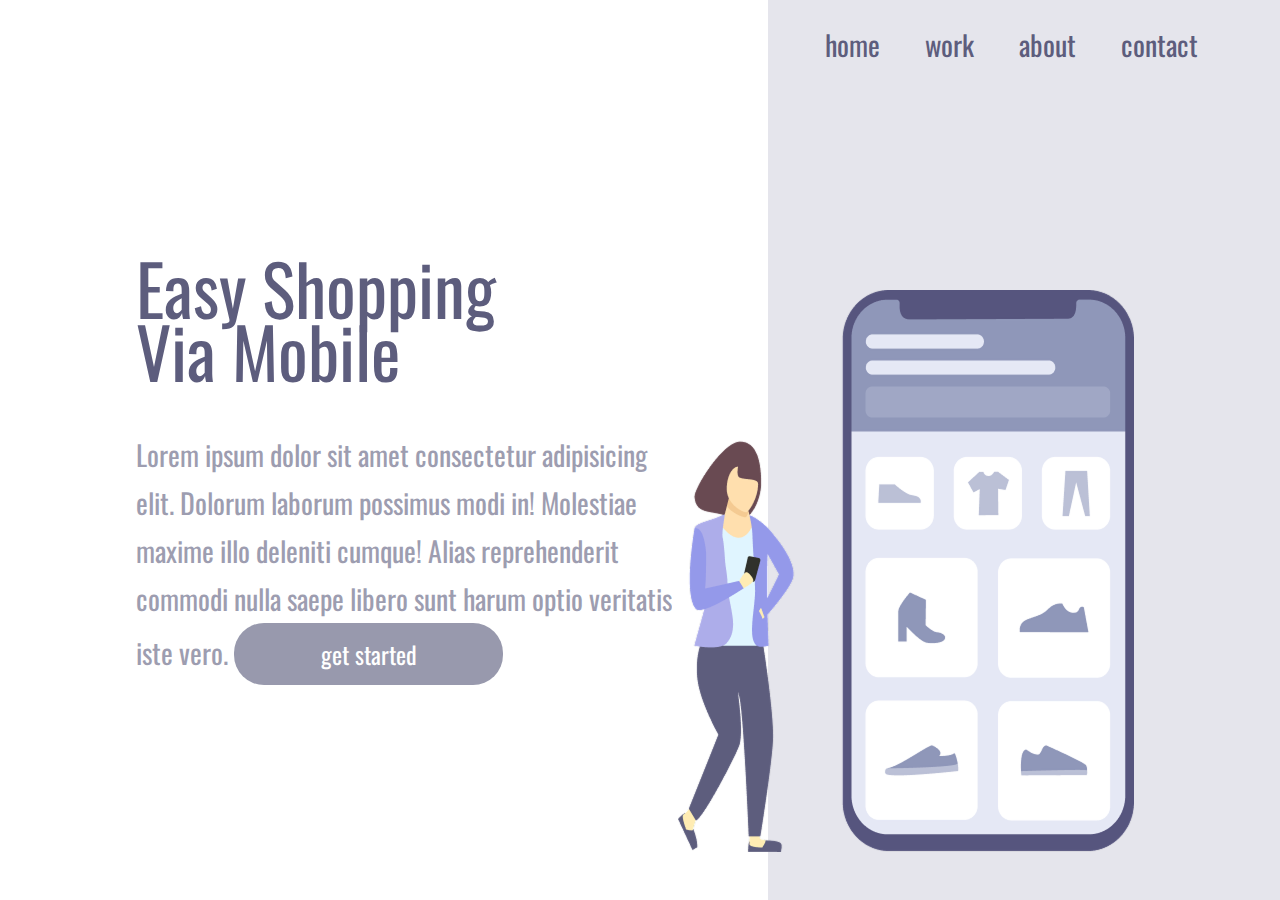
==== index.html @ 53dc4439 "primeiro commit-projeto responsividade" ====
<!DOCTYPE html></html>
<html lang="pt-br">

<head>
    <meta charset="UTF-8">
    <meta name="viewport" content="width=device-width, initial-scale=1.0">
    <link rel="stylesheet" href="styles.css">
    <link rel="preconnect" href="https://fonts.googleapis.com">
    <link rel="preconnect" href="https://fonts.gstatic.com" crossorigin>
    <link
        href="https://fonts.googleapis.com/css2?family=Montserrat:ital,wght@0,100..900;1,100..900&family=Oswald:wght@200..700&family=Poppins:ital,wght@0,100;0,200;0,300;0,400;0,500;0,600;0,700;0,800;0,900;1,100;1,200;1,300;1,400;1,500;1,600;1,700;1,800;1,900&display=swap"
        rel="stylesheet">
    <title>css projeto </title>
</head>

<body>
    <div class="wrapper" >
    <section class="container-left">

        <h1>Easy Shopping Via Mobile</h1>
        <p>Lorem ipsum dolor sit amet consectetur adipisicing elit. Dolorum laborum possimus modi in! Molestiae maxime
            illo
            deleniti cumque! Alias reprehenderit commodi nulla saepe libero sunt harum optio veritatis iste vero.
            <button>get started</button>
    </section>

    <section class="container-right">


        <header>


            <a>home</a>
            <a>work</a>
            <a>about</a>
            <a>contact</a>

        </header>
        <img alt="girl.png" src="./img/girl.png">

    </section>
</div>

</body>





<html>
---- styles.css ----
* {
    margin: 0;
    padding: 0;
    box-sizing: border-box;
    font-family: "oswald", sans-serif;
    font-weight: 400;
    color: #5d5d7d;

}

.wrapper {
    height: 100vh;
    width: 100vw;


}

.container-left {

    display: inline-block;
    width: 60%;
    padding-left: 136px;
    margin-top: 20%;
}


.container-right {
    display: inline-block;
    background-color: rgba(93, 93, 139, 0.16);
    height: 100vh;
    width: 40%;
    position: absolute;

}

img {
    position: relative;
    top: 25%;
    right: 90px;


}

h1 {
    width: 368px;
    height: 160px;
    font-size: 70px;
    line-height: 90%;
}

p {
    width: 540px;
    height: 200px;
    font-size: 28px;
    line-height: 171%;
    margin: 15px 0;
    opacity: 0.6;

}

button {
    font-size: 24px;
    line-height: 36px;
    text-align: center;
    color: #ffffff;
    border: none;
    border-radius: 30px;
    width: 269px;
    height: 62px;
    background: #545777;
    cursor: pointer;
}

button :hover {
    opacity: .8;

}

button :active {
    opacity: .5;
}


a {
    font-size: 28px;
    line-height: 41px;
    margin-right: 41px;
    cursor: pointer;
}

a :hover {
    opacity: 0.4;

}

a:active {
    opacity: 0.8;
}

header {
    margin: 24px 0 0 57px;
}

@media screen end.(max-width: 900px) {

 .container-left {
        width: 100%;
        height: 50%;
        padding: 0;
        margin: 0;

    }

    .container-right {

        display: block;
        height: 100%;
        width: auto;
        position: static;
        max-width: 90%;
        padding: 40px;

    }

    img {
        position: static;
        max-width: 90%;

    }

    header {

        display: none;

    }

    h1 {
        font-size: 36px;
        line-height: 52px;
        margin: 58px 50px 0 58px;
        text-align: center;
    }

    p {
        margin: 15px 40px;
        width: auto;
        text-align: center;
        font-size: 14px;
        line-height: 24px;

    }

    button {
        margin: 0 auto;
        display: block;

    }
}
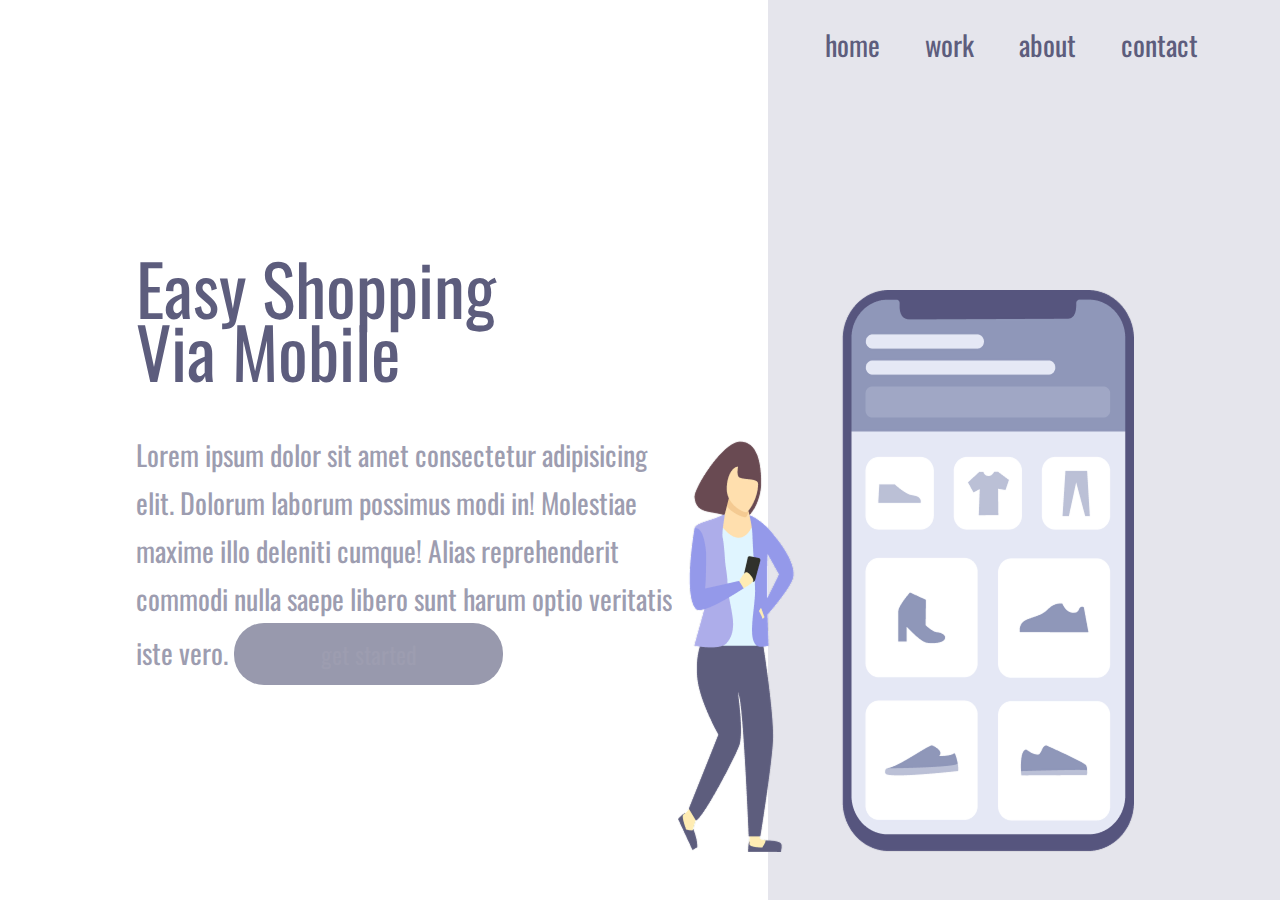
==== commit f314fadc: "auteracao do texto index.html" ====
--- a/index.html
+++ b/index.html
@@ -10,7 +10,7 @@
     <link
         href="https://fonts.googleapis.com/css2?family=Montserrat:ital,wght@0,100..900;1,100..900&family=Oswald:wght@200..700&family=Poppins:ital,wght@0,100;0,200;0,300;0,400;0,500;0,600;0,700;0,800;0,900;1,100;1,200;1,300;1,400;1,500;1,600;1,700;1,800;1,900&display=swap"
         rel="stylesheet">
-    <title>css projeto </title>
+    <title>css-projeto </title>
 </head>
 
 <body>
--- a/styles.css
+++ b/styles.css
@@ -62,7 +62,7 @@
     font-size: 24px;
     line-height: 36px;
     text-align: center;
-    color: #ffffff;
+    color: #fffff;
     border: none;
     border-radius: 30px;
     width: 269px;
@@ -89,12 +89,12 @@
 }
 
 a :hover {
-    opacity: 0.4;
+    opacity: .4;
 
 }
 
 a:active {
-    opacity: 0.8;
+    opacity: .8;
 }
 
 header {
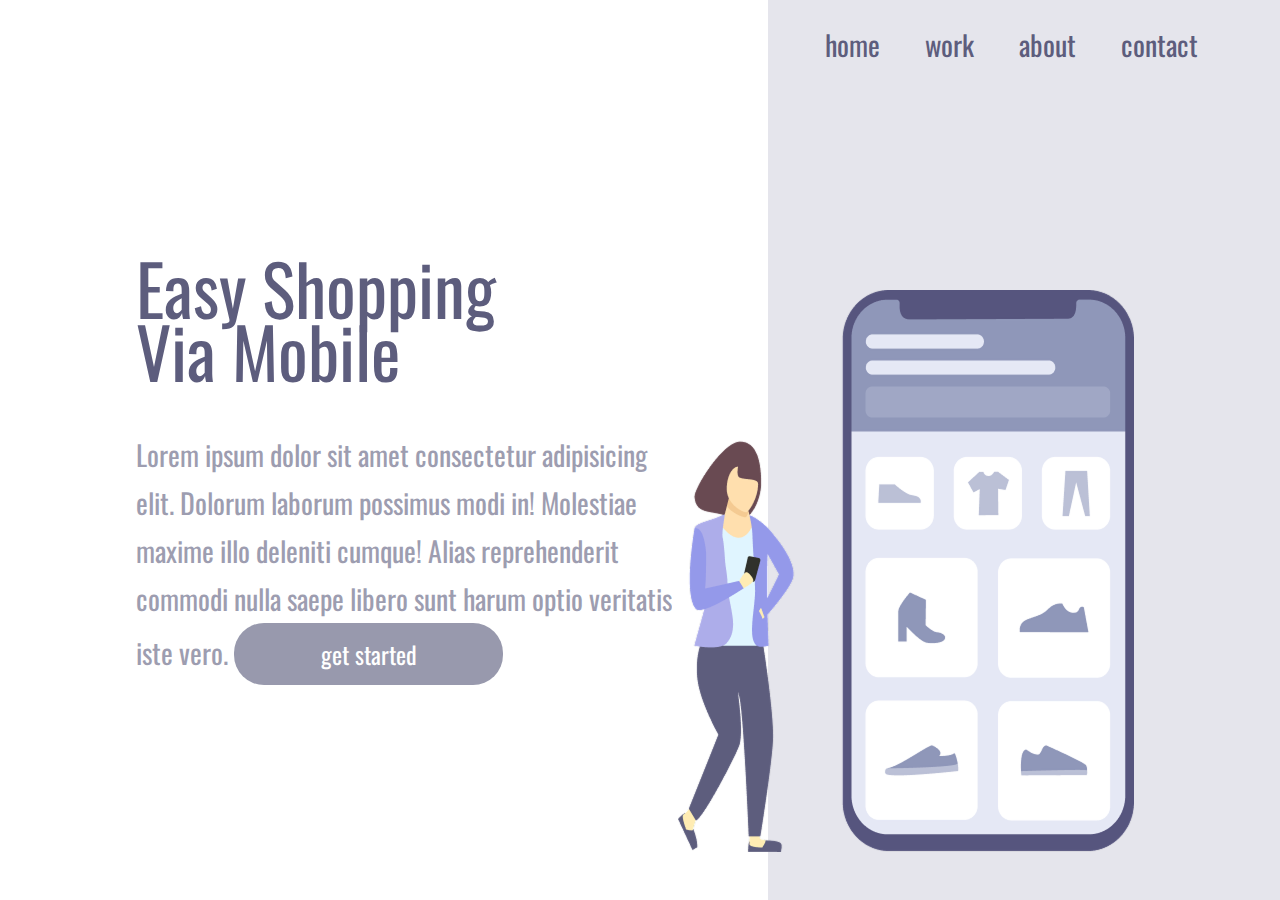
==== commit 2da8f6c4: "Merge branch 'main' of https://github.com/jaixs-crypto/primeiro-projeto-responsivo" ====
--- a/index.html
+++ b/index.html
@@ -10,7 +10,7 @@
     <link
         href="https://fonts.googleapis.com/css2?family=Montserrat:ital,wght@0,100..900;1,100..900&family=Oswald:wght@200..700&family=Poppins:ital,wght@0,100;0,200;0,300;0,400;0,500;0,600;0,700;0,800;0,900;1,100;1,200;1,300;1,400;1,500;1,600;1,700;1,800;1,900&display=swap"
         rel="stylesheet">
-    <title>css-projeto </title>
+    <title><css-develope></css-jai-merge></title>
 </head>
 
 <body>
--- a/styles.css
+++ b/styles.css
@@ -62,7 +62,7 @@
     font-size: 24px;
     line-height: 36px;
     text-align: center;
-    color: #fffff;
+    color: #ffffff;
     border: none;
     border-radius: 30px;
     width: 269px;
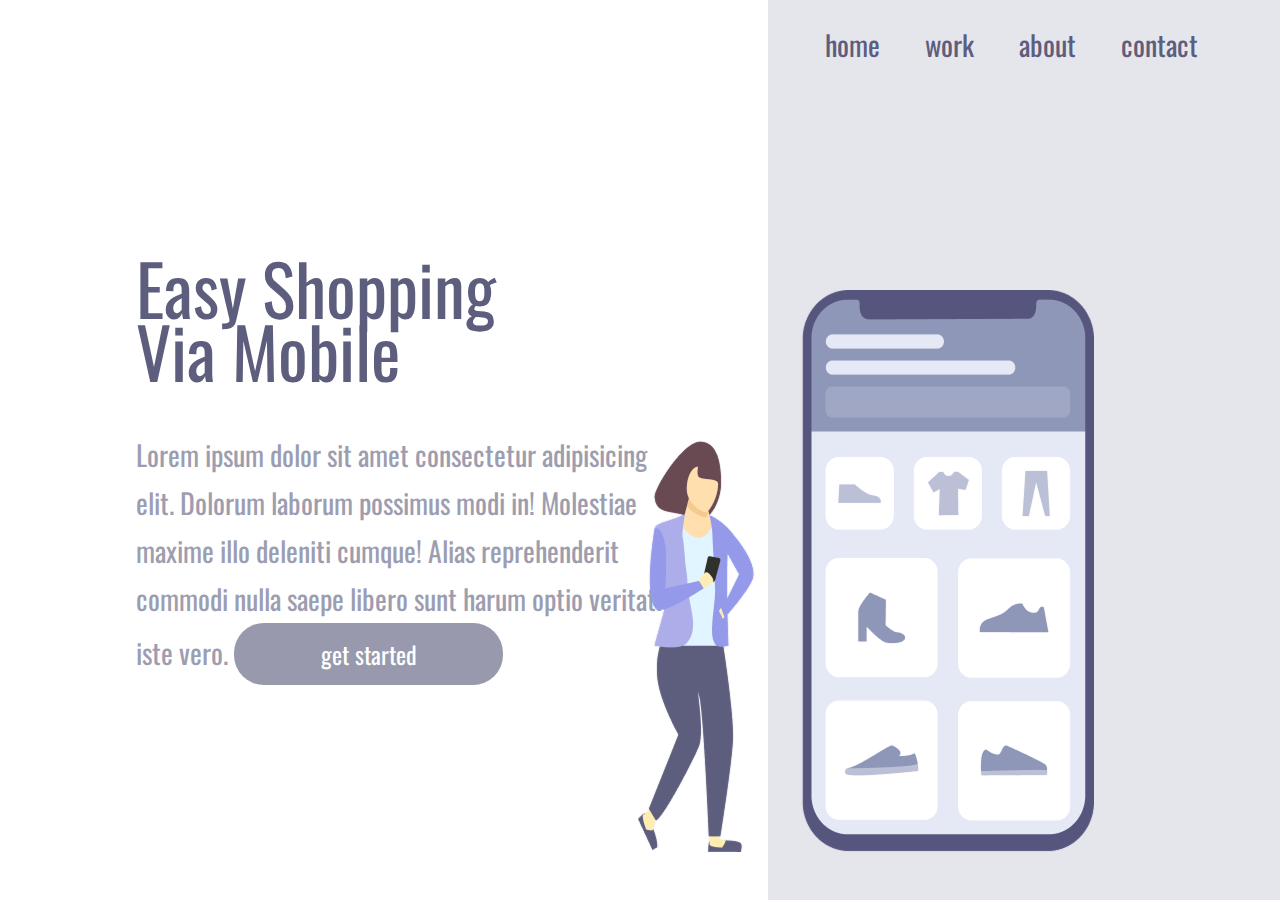
==== commit d7ca2895: "auteracao html" ====
--- a/index.html
+++ b/index.html
@@ -1,4 +1,3 @@
-<!DOCTYPE html></html>
 <html lang="pt-br">
 
 <head>
@@ -10,7 +9,7 @@
     <link
         href="https://fonts.googleapis.com/css2?family=Montserrat:ital,wght@0,100..900;1,100..900&family=Oswald:wght@200..700&family=Poppins:ital,wght@0,100;0,200;0,300;0,400;0,500;0,600;0,700;0,800;0,900;1,100;1,200;1,300;1,400;1,500;1,600;1,700;1,800;1,900&display=swap"
         rel="stylesheet">
-    <title><css-develope></css-jai-merge></title>
+    <title>css-projeto </title>
 </head>
 
 <body>
@@ -47,6 +46,4 @@
 
 
 
-<html>
-
-
+<html>--- a/styles.css
+++ b/styles.css
@@ -24,6 +24,9 @@
 }
 
 
+
+
+
 .container-right {
     display: inline-block;
     background-color: rgba(93, 93, 139, 0.16);
@@ -36,7 +39,7 @@
 img {
     position: relative;
     top: 25%;
-    right: 90px;
+    right: 130px;
 
 
 }
@@ -54,6 +57,8 @@
     font-size: 28px;
     line-height: 171%;
     margin: 15px 0;
+
+
     opacity: 0.6;
 
 }
@@ -89,70 +94,14 @@
 }
 
 a :hover {
-    opacity: .4;
+    opacity: 0.4;
 
 }
 
 a:active {
-    opacity: .8;
+    opacity: 0.8;
 }
 
 header {
     margin: 24px 0 0 57px;
-}
-
-@media screen end.(max-width: 900px) {
-
- .container-left {
-        width: 100%;
-        height: 50%;
-        padding: 0;
-        margin: 0;
-
-    }
-
-    .container-right {
-
-        display: block;
-        height: 100%;
-        width: auto;
-        position: static;
-        max-width: 90%;
-        padding: 40px;
-
-    }
-
-    img {
-        position: static;
-        max-width: 90%;
-
-    }
-
-    header {
-
-        display: none;
-
-    }
-
-    h1 {
-        font-size: 36px;
-        line-height: 52px;
-        margin: 58px 50px 0 58px;
-        text-align: center;
-    }
-
-    p {
-        margin: 15px 40px;
-        width: auto;
-        text-align: center;
-        font-size: 14px;
-        line-height: 24px;
-
-    }
-
-    button {
-        margin: 0 auto;
-        display: block;
-
-    }
-}
+}